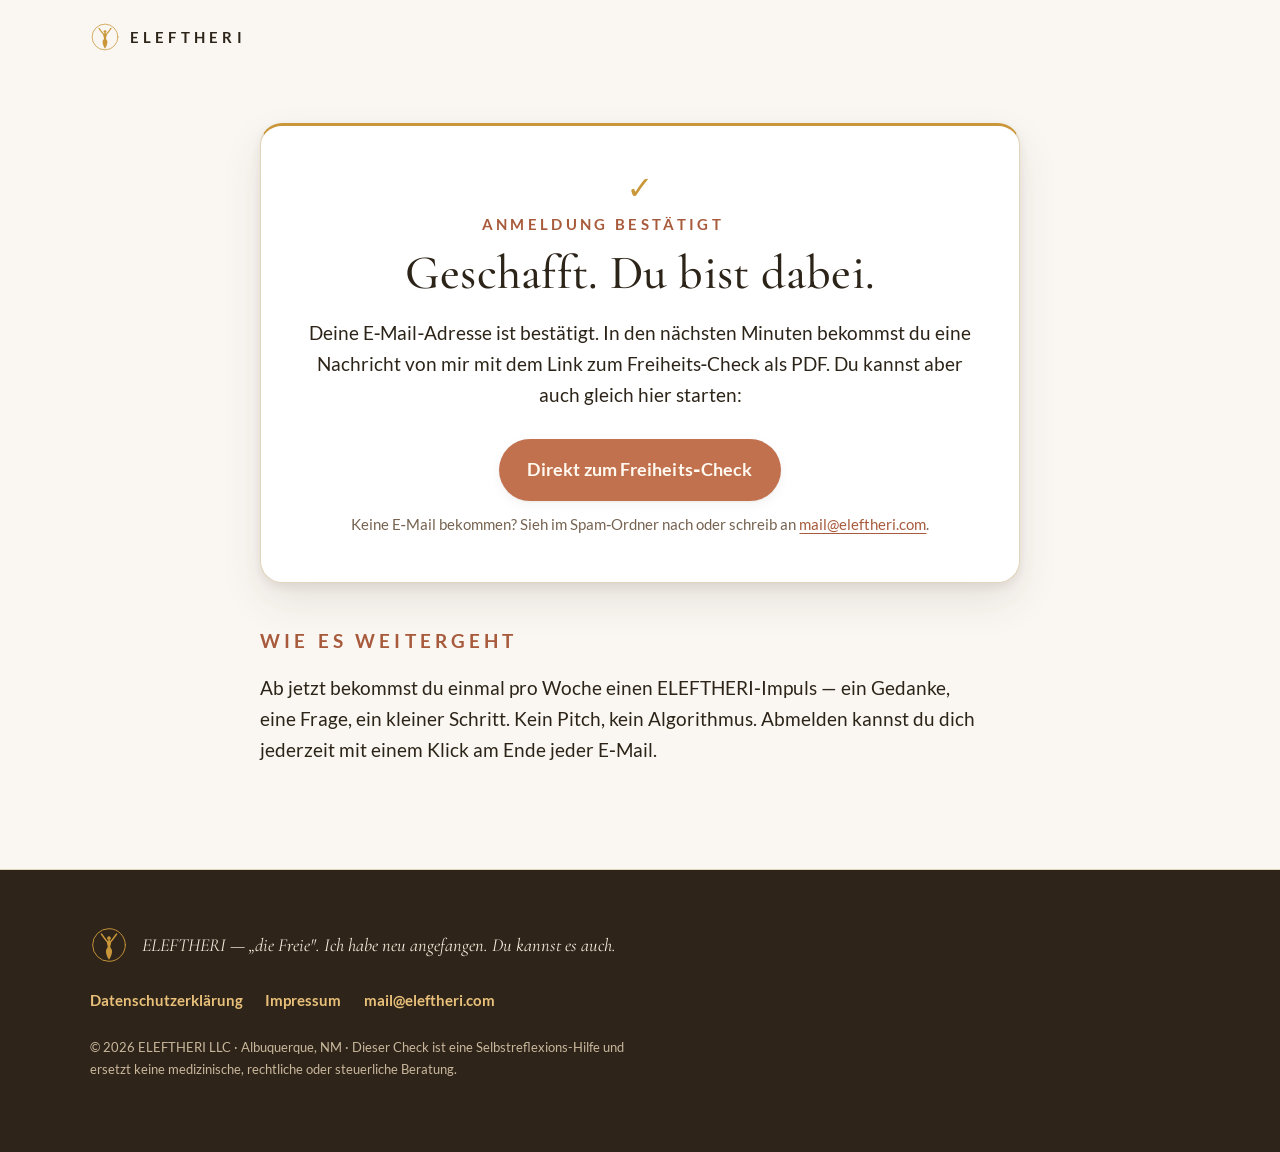
==== bestaetigt/index.html @ 05a21622 "DOI-Bestaetigungsseite und Abmeldeseite mit Feedback ergaenzt - /bestaetigt/  : Ziel der Brevo Confi" ====
<!DOCTYPE html>
<html lang="de">
<head>
<meta charset="UTF-8" />
<meta name="viewport" content="width=device-width, initial-scale=1" />
<meta name="robots" content="noindex, nofollow" />
<title>Anmeldung bestätigt — ELEFTHERI</title>
<meta name="description" content="Deine Anmeldung für den Freiheits-Check ist bestätigt." />
<link rel="stylesheet" href="../fonts/fonts.css" />
<link rel="stylesheet" href="../styles.css" />
<link rel="icon" href="data:image/svg+xml,%3Csvg xmlns='http://www.w3.org/2000/svg' viewBox='0 0 200 200'%3E%3Cg fill='none' stroke='%23C9963A' stroke-linecap='round'%3E%3Ccircle cx='100' cy='100' r='86' stroke-width='6'/%3E%3Cpath d='M92 84 C82 72 70 56 60 42' stroke-width='8'/%3E%3Cpath d='M108 84 C118 72 130 56 140 42' stroke-width='8'/%3E%3C/g%3E%3Ccircle cx='100' cy='64' r='10' fill='%23C9963A'/%3E%3Cpath d='M100 74 C106 75 111 81 111 90 C111 98 107 101 107 108 C107 118 115 120 116 130 C117 146 109 164 100 178 C91 164 83 146 84 130 C85 120 93 118 93 108 C93 101 89 98 89 90 C89 81 94 75 100 74 Z' fill='%23C9963A'/%3E%3C/svg%3E" />
<style>
  .dl-shell { min-height: 100vh; display: flex; flex-direction: column; }
  .dl-header { padding: 1.4rem 0; }
  .dl-header .wrap { display: flex; align-items: center; gap: .6rem; }
  .dl-header .brand-mark { width: 30px; height: 30px; color: var(--gold); }
  .dl-main { flex: 1 1 auto; }
  .dl-card {
    background: var(--surface); border: 1px solid var(--line);
    border-top: 3px solid var(--gold); border-radius: var(--radius-lg);
    padding: clamp(1.6rem, 1rem + 3vw, 2.8rem); box-shadow: var(--shadow-md);
    text-align: center;
  }
  .dl-card .success-mark { font-size: 2rem; color: var(--gold); line-height: 1; margin-bottom: .6rem; }
  .dl-card h1 { font-size: var(--step-3); }
  .dl-card .lede { margin: 1rem auto 0; }
  .dl-actions { display: flex; flex-direction: column; align-items: center; gap: .7rem; margin-top: 1.8rem; }
  .dl-meta { font-size: var(--step--1); color: var(--ink-muted); }
</style>
</head>
<body>
<div class="dl-shell">

  <header class="dl-header">
    <div class="wrap">
      <a class="brand" href="https://check.eleftheri.com/" aria-label="ELEFTHERI — zur Startseite">
        <svg class="brand-mark" viewBox="0 0 200 200" aria-hidden="true">
          <g fill="none" stroke="currentColor" stroke-linecap="round" stroke-linejoin="round">
            <circle cx="100" cy="100" r="86" stroke-width="5"/>
            <path d="M92 84 C82 72, 70 56, 60 42" stroke-width="7.5"/>
            <path d="M108 84 C118 72, 130 56, 140 42" stroke-width="7.5"/>
          </g>
          <circle cx="100" cy="64" r="9.5" fill="currentColor"/>
          <path d="M100 74 C106 75, 111 81, 111 90 C111 98, 107 101, 107 108 C107 118, 115 120, 116 130 C117 146, 109 164, 100 178 C91 164, 83 146, 84 130 C85 120, 93 118, 93 108 C93 101, 89 98, 89 90 C89 81, 94 75, 100 74 Z" fill="currentColor"/>
        </svg>
        <span class="brand-word">ELEFTHERI</span>
      </a>
    </div>
  </header>

  <main class="dl-main">
    <section class="band" style="border-top:0; padding-top: clamp(1.5rem, 1rem + 3vw, 3rem)">
      <div class="narrow">

        <div class="dl-card">
          <p class="success-mark" aria-hidden="true">✓</p>
          <p class="eyebrow" style="margin-bottom:.6rem">Anmeldung bestätigt</p>
          <h1>Geschafft. Du bist dabei.</h1>
          <p class="lede">
            Deine E&#8209;Mail&#8209;Adresse ist bestätigt. In den nächsten Minuten
            bekommst du eine Nachricht von mir mit dem Link zum Freiheits&#8209;Check
            als PDF. Du kannst aber auch gleich hier starten:
          </p>

          <div class="dl-actions">
            <a class="btn btn-primary" href="/freiheits-check/">Direkt zum Freiheits&#8209;Check</a>
            <span class="dl-meta">
              Keine E&#8209;Mail bekommen? Sieh im Spam&#8209;Ordner nach oder schreib an
              <a class="cloak" data-u="mail" data-d="eleftheri.com" href="/impressum/">uns</a>.
            </span>
          </div>
        </div>

        <div class="prose" style="margin-top:2.6rem">
          <p class="eyebrow">Wie es weitergeht</p>
          <p>
            Ab jetzt bekommst du einmal pro Woche einen ELEFTHERI&#8209;Impuls —
            ein Gedanke, eine Frage, ein kleiner Schritt. Kein Pitch, kein
            Algorithmus. Abmelden kannst du dich jederzeit mit einem Klick am
            Ende jeder E&#8209;Mail.
          </p>
        </div>

      </div>
    </section>
  </main>

  <footer class="site-footer">
    <div class="wrap footer-inner">
      <div class="footer-brand">
        <svg class="brand-mark" viewBox="0 0 200 200" aria-hidden="true">
          <g fill="none" stroke="currentColor" stroke-linecap="round" stroke-linejoin="round">
            <circle cx="100" cy="100" r="86" stroke-width="5"/>
            <path d="M92 84 C82 72, 70 56, 60 42" stroke-width="7.5"/>
            <path d="M108 84 C118 72, 130 56, 140 42" stroke-width="7.5"/>
          </g>
          <circle cx="100" cy="64" r="9.5" fill="currentColor"/>
          <path d="M100 74 C106 75, 111 81, 111 90 C111 98, 107 101, 107 108 C107 118, 115 120, 116 130 C117 146, 109 164, 100 178 C91 164, 83 146, 84 130 C85 120, 93 118, 93 108 C93 101, 89 98, 89 90 C89 81, 94 75, 100 74 Z" fill="currentColor"/>
        </svg>
        <p class="footer-tag">ELEFTHERI — „die Freie". Ich habe neu angefangen. Du kannst es auch.</p>
      </div>
      <nav class="footer-links" aria-label="Rechtliches">
        <a href="/datenschutz/">Datenschutzerklärung</a>
        <a href="/impressum/">Impressum</a>
        <a class="cloak" data-u="mail" data-d="eleftheri.com" href="/impressum/">Kontakt</a>
      </nav>
      <p class="footer-legal">
        © 2026 ELEFTHERI LLC · Albuquerque, NM · Dieser Check ist eine
        Selbstreflexions-Hilfe und ersetzt keine medizinische, rechtliche oder
        steuerliche Beratung.
      </p>
    </div>
  </footer>

</div>

<script>
(function () {
  var els = document.querySelectorAll('a.cloak');
  for (var i = 0; i < els.length; i++) {
    var a = els[i];
    var addr = a.getAttribute('data-u') + String.fromCharCode(64) + a.getAttribute('data-d');
    a.href = 'mailto:' + addr; a.textContent = addr; a.removeAttribute('class');
  }
})();
</script>
</body>
</html>
---- fonts/fonts.css ----
/* Lokal eingebundene Schriften — ersetzt Google Fonts CDN.
   Quelle: Google Fonts (Cormorant Garamond, Lato), Subsets latin + latin-ext.
   Neu erzeugen: siehe fonts/README.md */

/* Cormorant Garamond 400 italic — latin-ext */
@font-face {
  font-family: 'Cormorant Garamond';
  font-style: italic;
  font-weight: 400;
  font-display: swap;
  src: url(./cormorant-garamond-400-italic-latin-ext.woff2) format('woff2');
  unicode-range: U+0100-02BA, U+02BD-02C5, U+02C7-02CC, U+02CE-02D7, U+02DD-02FF, U+0304, U+0308, U+0329, U+1D00-1DBF, U+1E00-1E9F, U+1EF2-1EFF, U+2020, U+20A0-20AB, U+20AD-20C0, U+2113, U+2C60-2C7F, U+A720-A7FF;
}

/* Cormorant Garamond 400 italic — latin */
@font-face {
  font-family: 'Cormorant Garamond';
  font-style: italic;
  font-weight: 400;
  font-display: swap;
  src: url(./cormorant-garamond-400-italic-latin.woff2) format('woff2');
  unicode-range: U+0000-00FF, U+0131, U+0152-0153, U+02BB-02BC, U+02C6, U+02DA, U+02DC, U+0304, U+0308, U+0329, U+2000-206F, U+20AC, U+2122, U+2191, U+2193, U+2212, U+2215, U+FEFF, U+FFFD;
}

/* Cormorant Garamond 500 italic — latin-ext */
@font-face {
  font-family: 'Cormorant Garamond';
  font-style: italic;
  font-weight: 500;
  font-display: swap;
  src: url(./cormorant-garamond-500-italic-latin-ext.woff2) format('woff2');
  unicode-range: U+0100-02BA, U+02BD-02C5, U+02C7-02CC, U+02CE-02D7, U+02DD-02FF, U+0304, U+0308, U+0329, U+1D00-1DBF, U+1E00-1E9F, U+1EF2-1EFF, U+2020, U+20A0-20AB, U+20AD-20C0, U+2113, U+2C60-2C7F, U+A720-A7FF;
}

/* Cormorant Garamond 500 italic — latin */
@font-face {
  font-family: 'Cormorant Garamond';
  font-style: italic;
  font-weight: 500;
  font-display: swap;
  src: url(./cormorant-garamond-500-italic-latin.woff2) format('woff2');
  unicode-range: U+0000-00FF, U+0131, U+0152-0153, U+02BB-02BC, U+02C6, U+02DA, U+02DC, U+0304, U+0308, U+0329, U+2000-206F, U+20AC, U+2122, U+2191, U+2193, U+2212, U+2215, U+FEFF, U+FFFD;
}

/* Cormorant Garamond 400 normal — latin-ext */
@font-face {
  font-family: 'Cormorant Garamond';
  font-style: normal;
  font-weight: 400;
  font-display: swap;
  src: url(./cormorant-garamond-400-normal-latin-ext.woff2) format('woff2');
  unicode-range: U+0100-02BA, U+02BD-02C5, U+02C7-02CC, U+02CE-02D7, U+02DD-02FF, U+0304, U+0308, U+0329, U+1D00-1DBF, U+1E00-1E9F, U+1EF2-1EFF, U+2020, U+20A0-20AB, U+20AD-20C0, U+2113, U+2C60-2C7F, U+A720-A7FF;
}

/* Cormorant Garamond 400 normal — latin */
@font-face {
  font-family: 'Cormorant Garamond';
  font-style: normal;
  font-weight: 400;
  font-display: swap;
  src: url(./cormorant-garamond-400-normal-latin.woff2) format('woff2');
  unicode-range: U+0000-00FF, U+0131, U+0152-0153, U+02BB-02BC, U+02C6, U+02DA, U+02DC, U+0304, U+0308, U+0329, U+2000-206F, U+20AC, U+2122, U+2191, U+2193, U+2212, U+2215, U+FEFF, U+FFFD;
}

/* Cormorant Garamond 500 normal — latin-ext */
@font-face {
  font-family: 'Cormorant Garamond';
  font-style: normal;
  font-weight: 500;
  font-display: swap;
  src: url(./cormorant-garamond-500-normal-latin-ext.woff2) format('woff2');
  unicode-range: U+0100-02BA, U+02BD-02C5, U+02C7-02CC, U+02CE-02D7, U+02DD-02FF, U+0304, U+0308, U+0329, U+1D00-1DBF, U+1E00-1E9F, U+1EF2-1EFF, U+2020, U+20A0-20AB, U+20AD-20C0, U+2113, U+2C60-2C7F, U+A720-A7FF;
}

/* Cormorant Garamond 500 normal — latin */
@font-face {
  font-family: 'Cormorant Garamond';
  font-style: normal;
  font-weight: 500;
  font-display: swap;
  src: url(./cormorant-garamond-500-normal-latin.woff2) format('woff2');
  unicode-range: U+0000-00FF, U+0131, U+0152-0153, U+02BB-02BC, U+02C6, U+02DA, U+02DC, U+0304, U+0308, U+0329, U+2000-206F, U+20AC, U+2122, U+2191, U+2193, U+2212, U+2215, U+FEFF, U+FFFD;
}

/* Cormorant Garamond 600 normal — latin-ext */
@font-face {
  font-family: 'Cormorant Garamond';
  font-style: normal;
  font-weight: 600;
  font-display: swap;
  src: url(./cormorant-garamond-600-normal-latin-ext.woff2) format('woff2');
  unicode-range: U+0100-02BA, U+02BD-02C5, U+02C7-02CC, U+02CE-02D7, U+02DD-02FF, U+0304, U+0308, U+0329, U+1D00-1DBF, U+1E00-1E9F, U+1EF2-1EFF, U+2020, U+20A0-20AB, U+20AD-20C0, U+2113, U+2C60-2C7F, U+A720-A7FF;
}

/* Cormorant Garamond 600 normal — latin */
@font-face {
  font-family: 'Cormorant Garamond';
  font-style: normal;
  font-weight: 600;
  font-display: swap;
  src: url(./cormorant-garamond-600-normal-latin.woff2) format('woff2');
  unicode-range: U+0000-00FF, U+0131, U+0152-0153, U+02BB-02BC, U+02C6, U+02DA, U+02DC, U+0304, U+0308, U+0329, U+2000-206F, U+20AC, U+2122, U+2191, U+2193, U+2212, U+2215, U+FEFF, U+FFFD;
}

/* Lato 300 normal — latin-ext */
@font-face {
  font-family: 'Lato';
  font-style: normal;
  font-weight: 300;
  font-display: swap;
  src: url(./lato-300-normal-latin-ext.woff2) format('woff2');
  unicode-range: U+0100-02BA, U+02BD-02C5, U+02C7-02CC, U+02CE-02D7, U+02DD-02FF, U+0304, U+0308, U+0329, U+1D00-1DBF, U+1E00-1E9F, U+1EF2-1EFF, U+2020, U+20A0-20AB, U+20AD-20C0, U+2113, U+2C60-2C7F, U+A720-A7FF;
}

/* Lato 300 normal — latin */
@font-face {
  font-family: 'Lato';
  font-style: normal;
  font-weight: 300;
  font-display: swap;
  src: url(./lato-300-normal-latin.woff2) format('woff2');
  unicode-range: U+0000-00FF, U+0131, U+0152-0153, U+02BB-02BC, U+02C6, U+02DA, U+02DC, U+0304, U+0308, U+0329, U+2000-206F, U+20AC, U+2122, U+2191, U+2193, U+2212, U+2215, U+FEFF, U+FFFD;
}

/* Lato 400 normal — latin-ext */
@font-face {
  font-family: 'Lato';
  font-style: normal;
  font-weight: 400;
  font-display: swap;
  src: url(./lato-400-normal-latin-ext.woff2) format('woff2');
  unicode-range: U+0100-02BA, U+02BD-02C5, U+02C7-02CC, U+02CE-02D7, U+02DD-02FF, U+0304, U+0308, U+0329, U+1D00-1DBF, U+1E00-1E9F, U+1EF2-1EFF, U+2020, U+20A0-20AB, U+20AD-20C0, U+2113, U+2C60-2C7F, U+A720-A7FF;
}

/* Lato 400 normal — latin */
@font-face {
  font-family: 'Lato';
  font-style: normal;
  font-weight: 400;
  font-display: swap;
  src: url(./lato-400-normal-latin.woff2) format('woff2');
  unicode-range: U+0000-00FF, U+0131, U+0152-0153, U+02BB-02BC, U+02C6, U+02DA, U+02DC, U+0304, U+0308, U+0329, U+2000-206F, U+20AC, U+2122, U+2191, U+2193, U+2212, U+2215, U+FEFF, U+FFFD;
}

/* Lato 700 normal — latin-ext */
@font-face {
  font-family: 'Lato';
  font-style: normal;
  font-weight: 700;
  font-display: swap;
  src: url(./lato-700-normal-latin-ext.woff2) format('woff2');
  unicode-range: U+0100-02BA, U+02BD-02C5, U+02C7-02CC, U+02CE-02D7, U+02DD-02FF, U+0304, U+0308, U+0329, U+1D00-1DBF, U+1E00-1E9F, U+1EF2-1EFF, U+2020, U+20A0-20AB, U+20AD-20C0, U+2113, U+2C60-2C7F, U+A720-A7FF;
}

/* Lato 700 normal — latin */
@font-face {
  font-family: 'Lato';
  font-style: normal;
  font-weight: 700;
  font-display: swap;
  src: url(./lato-700-normal-latin.woff2) format('woff2');
  unicode-range: U+0000-00FF, U+0131, U+0152-0153, U+02BB-02BC, U+02C6, U+02DA, U+02DC, U+0304, U+0308, U+0329, U+2000-206F, U+20AC, U+2122, U+2191, U+2193, U+2212, U+2215, U+FEFF, U+FFFD;
}
---- styles.css ----
/* =========================================================
   ELEFTHERI — Der Freiheits-Check
   Markenpalette: Goldocker, Terrakotta, Olivgrün, Sand, Creme, Erde
   Typo: Cormorant Garamond (Display) · Lato (Text)
   ========================================================= */

/* ---------- Reset ---------- */
*, *::before, *::after { box-sizing: border-box; }
* { margin: 0; }
html { -webkit-text-size-adjust: 100%; }
img, svg { display: block; max-width: 100%; }
button, input, select, textarea { font: inherit; color: inherit; }
[hidden] { display: none !important; }

/* ---------- Tokens: LIGHT (bare :root = complete palette) ---------- */
:root {
  --creme:        #FAF7F2;
  --sand:         #F2EAD8;
  --sand-deep:    #EADFC6;
  --gold:         #C9963A;
  --gold-soft:    #E8C07A;
  --terra:        #C2714F;
  --terra-deep:   #A85B3C;
  --olive:        #6B7C4A;
  --earth:        #3B2C1A;
  --earth-soft:   #5A4a36;

  --bg:           var(--creme);
  --bg-alt:       var(--sand);
  --bg-deep:      #2E2419;      /* dunkle Bandvariante */
  --surface:      #FFFFFF;
  --surface-2:    #FBF7EF;

  --ink:          #2C2418;
  --ink-muted:    #766351;
  --ink-onDeep:   #F3EAD9;
  --ink-onDeep-muted: #C9B79C;

  --accent:       var(--terra);
  --accent-strong:var(--terra-deep);
  --line:         #E1D4BC;
  --line-onDeep:  rgba(233,214,178,0.20);

  --shadow-sm: 0 1px 2px rgba(59,44,26,0.06), 0 4px 12px rgba(59,44,26,0.05);
  --shadow-md: 0 4px 10px rgba(59,44,26,0.08), 0 18px 40px rgba(59,44,26,0.10);

  --maxw: 1100px;
  --measure: 66ch;
  --radius: 14px;
  --radius-lg: 22px;

  --step--1: clamp(0.86rem, 0.82rem + 0.2vw, 0.95rem);
  --step-0:  clamp(1rem, 0.95rem + 0.25vw, 1.125rem);
  --step-1:  clamp(1.2rem, 1.1rem + 0.5vw, 1.4rem);
  --step-2:  clamp(1.55rem, 1.35rem + 1vw, 2.05rem);
  --step-3:  clamp(2rem, 1.6rem + 2vw, 3rem);
  --step-4:  clamp(2.6rem, 1.9rem + 3.4vw, 4.4rem);
}

/* ---------- Tokens: DARK via OS (system state, no stamp) ---------- */
@media (prefers-color-scheme: dark) {
  :root:not([data-theme="light"]) {
    --bg:        #211A11;
    --bg-alt:    #2A2116;
    --bg-deep:   #1A140C;
    --surface:   #2C2318;
    --surface-2: #322818;

    --ink:            #F1E7D6;
    --ink-muted:      #B7A488;
    --ink-onDeep:     #F1E7D6;
    --ink-onDeep-muted:#B7A488;

    --gold:      #DCAF57;
    --gold-soft: #C79A4E;
    --terra:     #D2825F;
    --terra-deep:#E0966F;
    --accent:        #D2825F;
    --accent-strong: #E0966F;
    --line:      rgba(233,214,178,0.16);
    --line-onDeep: rgba(233,214,178,0.16);
    --shadow-sm: 0 1px 2px rgba(0,0,0,0.4), 0 4px 12px rgba(0,0,0,0.35);
    --shadow-md: 0 6px 16px rgba(0,0,0,0.45), 0 24px 50px rgba(0,0,0,0.5);
  }
}

/* ---------- Tokens: DARK via explicit toggle ---------- */
:root[data-theme="dark"] {
  --bg:        #211A11;
  --bg-alt:    #2A2116;
  --bg-deep:   #1A140C;
  --surface:   #2C2318;
  --surface-2: #322818;
  --ink:            #F1E7D6;
  --ink-muted:      #B7A488;
  --ink-onDeep:     #F1E7D6;
  --ink-onDeep-muted:#B7A488;
  --gold:      #DCAF57;
  --gold-soft: #C79A4E;
  --terra:     #D2825F;
  --terra-deep:#E0966F;
  --accent:        #D2825F;
  --accent-strong: #E0966F;
  --line:      rgba(233,214,178,0.16);
  --line-onDeep: rgba(233,214,178,0.16);
  --shadow-sm: 0 1px 2px rgba(0,0,0,0.4), 0 4px 12px rgba(0,0,0,0.35);
  --shadow-md: 0 6px 16px rgba(0,0,0,0.45), 0 24px 50px rgba(0,0,0,0.5);
}

/* ---------- Base ---------- */
body {
  background: var(--bg);
  color: var(--ink);
  font-family: "Lato", "Trebuchet MS", "Segoe UI", system-ui, sans-serif;
  font-weight: 400;
  font-size: var(--step-0);
  line-height: 1.65;
  -webkit-font-smoothing: antialiased;
  text-rendering: optimizeLegibility;
}

h1, h2, h3 {
  font-family: "Cormorant Garamond", "Iowan Old Style", Georgia, serif;
  font-weight: 500;
  line-height: 1.12;
  text-wrap: balance;
  color: var(--ink);
  letter-spacing: 0.005em;
}
h1 { font-size: var(--step-4); }
h2 { font-size: var(--step-3); margin-bottom: 0.6em; }
h3 { font-size: var(--step-1); font-weight: 600; }
h1 em, h2 em, .quote em { font-style: italic; color: var(--gold); }

p { max-width: var(--measure); }
a { color: var(--accent-strong); text-decoration-thickness: 1px; text-underline-offset: 3px; }

:focus-visible {
  outline: 3px solid var(--gold);
  outline-offset: 2px;
  border-radius: 4px;
}

.skip-link {
  position: absolute; left: -999px; top: 0; z-index: 200;
  background: var(--earth); color: #fff; padding: 0.7rem 1.1rem; border-radius: 0 0 8px 0;
}
.skip-link:focus { left: 0; }

/* ---------- Layout helpers ---------- */
.wrap { width: min(100% - 2.4rem, var(--maxw)); margin-inline: auto; }
.narrow { width: min(100% - 2.4rem, 760px); margin-inline: auto; }

.band { padding: clamp(3.5rem, 2.5rem + 5vw, 7rem) 0; border-top: 1px solid var(--line); }
.band:first-of-type { border-top: 0; }
.band-sand { background: var(--bg-alt); }
.band-deep { background: var(--bg-deep); color: var(--ink-onDeep); }
.band-deep h2, .band-deep h3 { color: var(--ink-onDeep); }
.band-deep p { color: var(--ink-onDeep-muted); }
.band-deep .eyebrow { color: var(--gold-soft); }

.eyebrow {
  font-size: var(--step--1);
  letter-spacing: 0.22em;
  text-transform: uppercase;
  font-weight: 700;
  color: var(--terra-deep);
  margin-bottom: 1rem;
}
.prose { margin-top: 1.2rem; }
.prose > * + * { margin-top: 1rem; }
.prose p, .lede { font-size: clamp(1.02rem, 0.98rem + 0.3vw, 1.18rem); }
.emphasis { font-weight: 700; color: var(--ink); }
.aside {
  margin-top: 2rem; font-size: var(--step--1); color: var(--ink-muted);
  border-left: 2px solid var(--gold); padding-left: 1rem; max-width: 60ch;
}
.fineprint { margin-top: 0.9rem; font-size: var(--step--1); color: var(--ink-muted); }
.signed { margin-top: 1.2rem; font-style: italic; color: var(--ink-muted); }

/* ---------- Buttons ---------- */
.btn {
  --btn-bg: var(--accent);
  display: inline-flex; align-items: center; justify-content: center;
  gap: 0.5rem;
  padding: 0.95rem 1.7rem;
  border: 1px solid transparent;
  border-radius: 999px;
  background: var(--btn-bg);
  color: #FFF9F0;
  font-weight: 700;
  letter-spacing: 0.01em;
  text-decoration: none;
  cursor: pointer;
  transition: transform 0.18s ease, box-shadow 0.18s ease, background-color 0.18s ease;
  box-shadow: var(--shadow-sm);
}
.btn-primary:hover { background: var(--accent-strong); transform: translateY(-2px); box-shadow: var(--shadow-md); }
.btn-primary:active { transform: translateY(0); }
.btn-ghost {
  background: transparent;
  color: var(--ink);
  border-color: var(--gold);
  box-shadow: none;
}
.btn-ghost:hover { background: color-mix(in srgb, var(--gold) 14%, transparent); transform: translateY(-2px); }
.band-deep .btn-ghost { color: var(--ink-onDeep); }
.btn-sm { padding: 0.6rem 1.1rem; font-size: var(--step--1); }
.btn-block { width: 100%; margin-top: 0.5rem; }

.cta-row { display: flex; flex-wrap: wrap; gap: 0.9rem; margin-top: 1.8rem; }
.cta-row.center { justify-content: center; margin-top: 2.6rem; }

/* ---------- Header ---------- */
.site-header {
  position: sticky; top: 0; z-index: 100;
  background: color-mix(in srgb, var(--bg) 88%, transparent);
  backdrop-filter: blur(10px);
  border-bottom: 1px solid transparent;
  transition: border-color 0.2s ease, box-shadow 0.2s ease, background-color 0.2s ease;
}
.site-header.scrolled { border-color: var(--line); box-shadow: var(--shadow-sm); }
.header-inner { display: flex; align-items: center; gap: 1.5rem; min-height: 68px; }
.brand { display: flex; align-items: center; gap: 0.6rem; color: var(--gold); text-decoration: none; }
.brand-mark { width: 30px; height: 30px; }
.brand-word {
  font-family: "Lato", sans-serif; font-weight: 700;
  letter-spacing: 0.28em; font-size: 0.95rem; color: var(--ink);
}
.site-nav { display: flex; gap: 1.6rem; margin-left: auto; }
.site-nav a {
  color: var(--ink-muted); text-decoration: none; font-size: var(--step--1);
  font-weight: 700; letter-spacing: 0.02em; padding: 0.3rem 0;
  border-bottom: 2px solid transparent; transition: color 0.15s, border-color 0.15s;
}
.site-nav a:hover { color: var(--ink); border-color: var(--gold); }
.header-cta { flex-shrink: 0; }
.nav-toggle {
  display: none; width: 42px; height: 42px; border: 1px solid var(--line);
  border-radius: 10px; background: var(--surface); cursor: pointer;
  padding: 0; place-items: center; margin-left: auto;
}
.nav-toggle span {
  display: block; width: 18px; height: 2px; background: var(--ink);
  margin: 2px auto; transition: transform 0.2s ease, opacity 0.2s ease;
}
.nav-toggle[aria-expanded="true"] span:nth-child(1) { transform: translateY(6px) rotate(45deg); }
.nav-toggle[aria-expanded="true"] span:nth-child(2) { opacity: 0; }
.nav-toggle[aria-expanded="true"] span:nth-child(3) { transform: translateY(-6px) rotate(-45deg); }

/* ---------- Hero ---------- */
.hero {
  padding: clamp(3rem, 2rem + 6vw, 6.5rem) 0 clamp(3rem, 2rem + 5vw, 6rem);
  background:
    radial-gradient(1100px 500px at 78% -8%, color-mix(in srgb, var(--gold) 20%, transparent), transparent 60%),
    radial-gradient(800px 420px at 0% 108%, color-mix(in srgb, var(--olive) 16%, transparent), transparent 62%),
    var(--bg);
}
.hero-grid {
  display: grid; grid-template-columns: 1.05fr 0.95fr; gap: clamp(2rem, 1rem + 4vw, 4.5rem);
  align-items: center;
}
.hero h1 { margin: 0.4rem 0 0.9rem; }
.hero .lede { font-size: clamp(1.08rem, 1rem + 0.5vw, 1.3rem); color: var(--ink-muted); }
.reassure {
  margin-top: 1.6rem; font-size: var(--step--1); color: var(--ink-muted);
  padding-left: 1rem; border-left: 2px solid var(--olive); max-width: 46ch;
}

/* Worksheet visual (the "product") */
.hero-visual { display: flex; justify-content: center; perspective: 1200px; }
.worksheet {
  width: min(100%, 380px);
  background: var(--surface);
  border: 1px solid var(--line);
  border-radius: var(--radius-lg);
  padding: 1.8rem 1.7rem 1.5rem;
  box-shadow: var(--shadow-md);
  transform: rotate(-2.2deg);
  transition: transform 0.4s ease;
  position: relative;
}
.worksheet::before {
  content: ""; position: absolute; inset: 10px; border: 1px solid var(--line);
  border-radius: calc(var(--radius-lg) - 8px); pointer-events: none;
}
.hero-visual:hover .worksheet { transform: rotate(-1deg) translateY(-4px); }
.worksheet-head { display: flex; align-items: center; gap: 0.8rem; margin-bottom: 1.2rem; }
.ws-mark { width: 40px; height: 40px; color: var(--gold); flex-shrink: 0; }
.ws-kicker {
  font-size: 0.68rem; letter-spacing: 0.28em; text-transform: uppercase;
  color: var(--gold); font-weight: 700;
}
.ws-title { font-family: "Cormorant Garamond", serif; font-size: 1.4rem; font-weight: 600; }
.ws-list { list-style: none; padding: 0; display: grid; gap: 0.85rem; }
.ws-list li {
  display: flex; gap: 0.7rem; align-items: baseline;
  font-size: 0.98rem; color: var(--ink);
  padding-bottom: 0.8rem; border-bottom: 1px dashed var(--line);
}
.ws-num {
  font-family: "Cormorant Garamond", serif; font-size: 1.15rem; font-weight: 600;
  color: var(--terra); flex-shrink: 0;
}
.ws-more { color: var(--ink-muted); font-style: italic; border-bottom: 0 !important; }
.ws-foot { margin-top: 1.1rem; font-size: 0.8rem; letter-spacing: 0.03em; color: var(--ink-muted); }

/* ---------- Cards ---------- */
.card-grid {
  display: grid; grid-template-columns: repeat(auto-fit, minmax(240px, 1fr));
  gap: 1.4rem; margin-top: 2.6rem;
}
.card-grid.two { grid-template-columns: repeat(auto-fit, minmax(280px, 1fr)); max-width: 900px; }
.card {
  background: var(--surface); border: 1px solid var(--line);
  border-radius: var(--radius); padding: 1.6rem 1.5rem;
  box-shadow: var(--shadow-sm); transition: transform 0.2s ease, box-shadow 0.2s ease;
}
.card:hover { transform: translateY(-4px); box-shadow: var(--shadow-md); }
.card h3 { margin-bottom: 0.5rem; color: var(--terra-deep); }
.card.outline { background: transparent; border-color: var(--gold); box-shadow: none; }
.card .tag {
  font-size: 0.7rem; letter-spacing: 0.2em; text-transform: uppercase;
  font-weight: 700; color: var(--gold); margin-bottom: 0.5rem;
}

/* ---------- Shift list (Transformation) ---------- */
.shift-list { list-style: none; padding: 0; margin-top: 2rem; display: grid; gap: 1.1rem; }
.shift-list li {
  display: grid; grid-template-columns: 1fr auto 1fr; gap: 1.1rem; align-items: center;
  padding: 1.1rem 1.3rem; border: 1px solid var(--line-onDeep); border-radius: var(--radius);
  background: rgba(255,255,255,0.03);
}
.shift-list .from { grid-column: 1; color: var(--ink-onDeep-muted); max-width: none; }
.shift-list li::after {
  content: "→"; grid-column: 2; justify-self: center;
  color: var(--gold-soft); font-size: 1.3rem;
}
.shift-list .to { grid-column: 3; color: var(--ink-onDeep); font-weight: 700; max-width: none; }
.quote {
  margin-top: 2.4rem;
  font-family: "Cormorant Garamond", serif;
  font-size: clamp(1.5rem, 1.2rem + 1.6vw, 2.2rem);
  font-style: italic; line-height: 1.3; color: var(--ink-onDeep);
  max-width: 24ch;
}

/* ---------- Mechanism ---------- */
.mechanism {
  display: flex; flex-wrap: wrap; align-items: stretch; gap: 1rem;
  margin: 2.4rem 0 1.5rem;
}
.mech-step {
  flex: 1 1 220px; background: var(--surface); border: 1px solid var(--line);
  border-top: 3px solid var(--gold); border-radius: var(--radius);
  padding: 1.4rem 1.3rem; box-shadow: var(--shadow-sm);
}
.mech-step p { max-width: none; }
.mech-word {
  font-family: "Cormorant Garamond", serif; font-size: 1.5rem; font-weight: 600;
  color: var(--terra-deep); margin-bottom: 0.35rem;
}
.mech-arrow { display: flex; align-items: center; color: var(--gold); font-size: 1.6rem; }

/* ---------- Split (Check contents) ---------- */
.split {
  display: grid; grid-template-columns: repeat(auto-fit, minmax(280px, 1fr));
  gap: 1.6rem; margin-top: 2.4rem;
}
.split-block {
  background: var(--surface); border: 1px solid var(--line); border-radius: var(--radius);
  padding: 1.7rem 1.6rem; box-shadow: var(--shadow-sm);
}
.split-block h3 { margin-bottom: 1rem; color: var(--terra-deep); }
.ticks, .numbered { padding: 0; margin: 0; display: grid; gap: 0.7rem; }
.ticks { list-style: none; }
.ticks li { position: relative; padding-left: 1.7rem; max-width: none; }
.ticks li::before {
  content: ""; position: absolute; left: 0; top: 0.55em;
  width: 0.65rem; height: 0.65rem; border-radius: 50%;
  background: var(--olive);
}
.numbered { list-style: none; counter-reset: n; }
.numbered li { counter-increment: n; position: relative; padding-left: 2rem; max-width: none; }
.numbered li::before {
  content: counter(n); position: absolute; left: 0; top: 0;
  font-family: "Cormorant Garamond", serif; font-weight: 700; font-size: 1.2rem;
  color: var(--terra); line-height: 1.4;
}

/* ---------- Benefit table ---------- */
.benefit-table {
  margin-top: 2.4rem; border: 1px solid var(--line); border-radius: var(--radius);
  overflow: hidden; background: var(--surface);
}
.brow {
  display: grid; grid-template-columns: 1fr 1.3fr; gap: 1.5rem;
  padding: 1.1rem 1.4rem; border-top: 1px solid var(--line);
}
.brow:first-child { border-top: 0; }
.brow span { max-width: none; }
.brow span:first-child { font-weight: 700; color: var(--ink); }
.brow span:last-child { color: var(--ink-muted); }
.bhead {
  background: var(--surface-2);
  font-size: var(--step--1); letter-spacing: 0.14em; text-transform: uppercase;
}
.bhead span { font-weight: 700 !important; color: var(--terra-deep) !important; }

/* ---------- Steps (How it works) ---------- */
.steps { list-style: none; padding: 0; margin-top: 2.4rem; display: grid; gap: 1.1rem; counter-reset: s; }
.step {
  display: grid; grid-template-columns: auto 1fr; gap: 1.3rem; align-items: start;
  background: var(--surface); border: 1px solid var(--line); border-radius: var(--radius);
  padding: 1.4rem 1.5rem; box-shadow: var(--shadow-sm);
}
.step-n {
  font-family: "Cormorant Garamond", serif; font-size: 1.9rem; font-weight: 700;
  color: #FFF9F0; background: var(--terra);
  width: 2.6rem; height: 2.6rem; border-radius: 50%;
  display: grid; place-items: center; flex-shrink: 0;
}
.step h3 { margin-bottom: 0.25rem; }
.step p { max-width: none; color: var(--ink-muted); }

/* ---------- Versus ---------- */
.versus {
  display: grid; grid-template-columns: repeat(auto-fit, minmax(260px, 1fr));
  gap: 1.4rem; margin-top: 2.4rem;
}
.vs-col {
  border: 1px solid var(--line-onDeep); border-radius: var(--radius);
  padding: 1.6rem 1.5rem; background: rgba(255,255,255,0.03);
}
.vs-head {
  font-weight: 700; letter-spacing: 0.03em; margin-bottom: 1rem;
  font-size: var(--step--1); text-transform: uppercase;
}
.vs-col ul { list-style: none; padding: 0; display: grid; gap: 0.7rem; }
.vs-col li { position: relative; padding-left: 1.7rem; color: var(--ink-onDeep-muted); max-width: none; }
.vs-col li::before { position: absolute; left: 0; top: 0; font-weight: 700; }
.vs-no .vs-head { color: var(--terra-deep); }
.vs-no li::before { content: "✕"; color: var(--terra); }
.vs-yes .vs-head { color: var(--gold-soft); }
.vs-yes li::before { content: "✓"; color: var(--olive); }
:root[data-theme="dark"] .vs-yes li::before,
:root:not([data-theme="light"]) .vs-yes li::before { color: #9DB07A; }

/* ---------- Offer stack ---------- */
.stack-offer { list-style: none; padding: 0; margin: 2rem 0 0.5rem; display: grid; gap: 0.9rem; }
.stack-offer li {
  display: grid; grid-template-columns: auto 1fr; gap: 1rem; align-items: baseline;
  padding: 1rem 1.2rem; border: 1px solid var(--line); border-radius: var(--radius);
  background: var(--surface); color: var(--ink); max-width: none;
  box-shadow: var(--shadow-sm);
}
.stack-offer span {
  font-family: "Cormorant Garamond", serif; font-weight: 700; font-size: 1.3rem;
  color: var(--terra);
}
.band-deep .stack-offer li {
  border-color: var(--line-onDeep); background: rgba(255,255,255,0.03);
  color: var(--ink-onDeep); box-shadow: none;
}
.band-deep .stack-offer span { color: var(--gold-soft); }

/* ---------- Accordion ---------- */
.accordion { margin-top: 2rem; display: grid; gap: 0.7rem; }
.ac-item {
  border: 1px solid var(--line); border-radius: var(--radius);
  background: var(--surface); overflow: hidden;
}
.band-sand .ac-item { background: var(--surface); }
.ac-item summary {
  cursor: pointer; list-style: none; padding: 1.1rem 3rem 1.1rem 1.3rem;
  font-weight: 700; color: var(--ink); position: relative;
  transition: color 0.15s;
}
.ac-item summary::-webkit-details-marker { display: none; }
.ac-item summary::after {
  content: "+"; position: absolute; right: 1.2rem; top: 50%; transform: translateY(-50%);
  font-family: "Cormorant Garamond", serif; font-size: 1.6rem; color: var(--gold);
  transition: transform 0.2s ease;
}
.ac-item[open] summary::after { transform: translateY(-50%) rotate(45deg); }
.ac-item summary:hover { color: var(--terra-deep); }
.ac-body { padding: 0 1.3rem 1.2rem; }
.ac-body p { color: var(--ink-muted); }

/* ---------- Final CTA / Form ---------- */
.cta-final { text-align: left; }
.cta-final .lede { color: var(--ink-onDeep-muted); margin-top: 1rem; }
.signup {
  margin-top: 2.4rem; display: grid; gap: 1.1rem;
  background: var(--surface); border: 1px solid var(--line);
  border-radius: var(--radius-lg); padding: clamp(1.5rem, 1rem + 2vw, 2.4rem);
  box-shadow: var(--shadow-md);
}
.field { display: grid; gap: 0.4rem; }
.field label { font-weight: 700; font-size: var(--step--1); color: var(--ink); }
.field input, .field select {
  width: 100%; padding: 0.8rem 0.95rem;
  border: 1px solid var(--line); border-radius: 10px;
  background: var(--surface-2); color: var(--ink);
  transition: border-color 0.15s, box-shadow 0.15s;
}
.field input:focus, .field select:focus {
  outline: none; border-color: var(--gold);
  box-shadow: 0 0 0 3px color-mix(in srgb, var(--gold) 30%, transparent);
}
.field.invalid input, .field.invalid select { border-color: var(--terra-deep); }
.err { color: var(--terra-deep); font-size: 0.82rem; font-weight: 700; min-height: 0; }
.field .err { margin-top: -0.1rem; }
.consent {
  display: grid; grid-template-columns: auto 1fr; gap: 0.7rem; align-items: start;
  font-size: 0.86rem; color: var(--ink-muted);
}
.consent input { margin-top: 0.2rem; width: 1.05rem; height: 1.05rem; accent-color: var(--terra); }
.consent span { max-width: none; }
.form-note { font-size: 0.8rem; color: var(--ink-muted); margin-top: 0.3rem; }
.form-success {
  margin-top: 2rem; background: var(--surface); border: 1px solid var(--gold);
  border-radius: var(--radius-lg); padding: 2rem; text-align: center;
  color: var(--ink); box-shadow: var(--shadow-md);
}
.form-success h3 { color: var(--terra-deep); margin: 0.5rem 0; }
.form-success p { margin-inline: auto; color: var(--ink-muted); }
.success-mark { font-size: 2rem; color: var(--gold); }

/* ---------- Footer ---------- */
.site-footer {
  background: var(--bg-deep); color: var(--ink-onDeep);
  padding: 3.5rem 0 4.5rem; border-top: 1px solid var(--line);
}
.footer-inner { display: grid; gap: 1.5rem; }
.footer-brand { display: flex; align-items: center; gap: 0.9rem; }
.footer-brand .brand-mark { width: 38px; height: 38px; color: var(--gold); }
.footer-tag { font-family: "Cormorant Garamond", serif; font-style: italic; font-size: 1.15rem; color: var(--ink-onDeep); }
.footer-links { display: flex; flex-wrap: wrap; gap: 1.4rem; }
.footer-links a { color: var(--gold-soft); text-decoration: none; font-size: var(--step--1); font-weight: 700; }
.footer-links a:hover { text-decoration: underline; }
.footer-legal { font-size: 0.82rem; color: var(--ink-onDeep-muted); max-width: 70ch; }

/* ---------- Mobile sticky CTA ---------- */
.mobile-cta {
  position: fixed; left: 1rem; right: 1rem; bottom: 1rem; z-index: 90;
  display: none; text-align: center;
  padding: 0.95rem 1rem; border-radius: 999px;
  background: var(--terra); color: #FFF9F0; font-weight: 700; text-decoration: none;
  box-shadow: 0 8px 24px rgba(0,0,0,0.28);
  transform: translateY(150%); transition: transform 0.3s ease;
}
.mobile-cta.show { transform: translateY(0); }

/* ---------- Reveal animation ---------- */
.reveal { opacity: 0; transform: translateY(18px); transition: opacity 0.6s ease, transform 0.6s ease; }
.reveal.in { opacity: 1; transform: none; }

@media (prefers-reduced-motion: reduce) {
  .reveal { opacity: 1 !important; transform: none !important; transition: none; }
  * { animation-duration: 0.001ms !important; transition-duration: 0.001ms !important; }
  html { scroll-behavior: auto; }
}
html { scroll-behavior: smooth; }

/* ---------- Responsive ---------- */
@media (max-width: 900px) {
  .hero-grid { grid-template-columns: 1fr; }
  .hero-visual { order: -1; }
  .worksheet { transform: rotate(-1.5deg); }
  .site-nav {
    position: fixed; inset: 68px 0 auto 0;
    flex-direction: column; gap: 0; background: var(--bg);
    border-bottom: 1px solid var(--line);
    padding: 0.5rem 1.2rem 1.2rem;
    transform: translateY(-120%); transition: transform 0.28s ease;
    box-shadow: var(--shadow-md);
  }
  .site-nav.open { transform: translateY(0); }
  .site-nav a { padding: 0.9rem 0; border-bottom: 1px solid var(--line); }
  .header-cta { display: none; }
  .nav-toggle { display: grid; }
  .brand-word { font-size: 0.85rem; letter-spacing: 0.2em; }
  .shift-list li { grid-template-columns: 1fr; gap: 0.4rem; text-align: left; }
  .shift-list li::after { display: none; }
  .brow { grid-template-columns: 1fr; gap: 0.3rem; }
  .mech-arrow { transform: rotate(90deg); align-self: center; }
  .mobile-cta { display: block; }
}

@media (max-width: 520px) {
  .btn { width: 100%; }
  .cta-row .btn { flex: 1 1 100%; }
  .worksheet { padding: 1.4rem 1.3rem; }
}
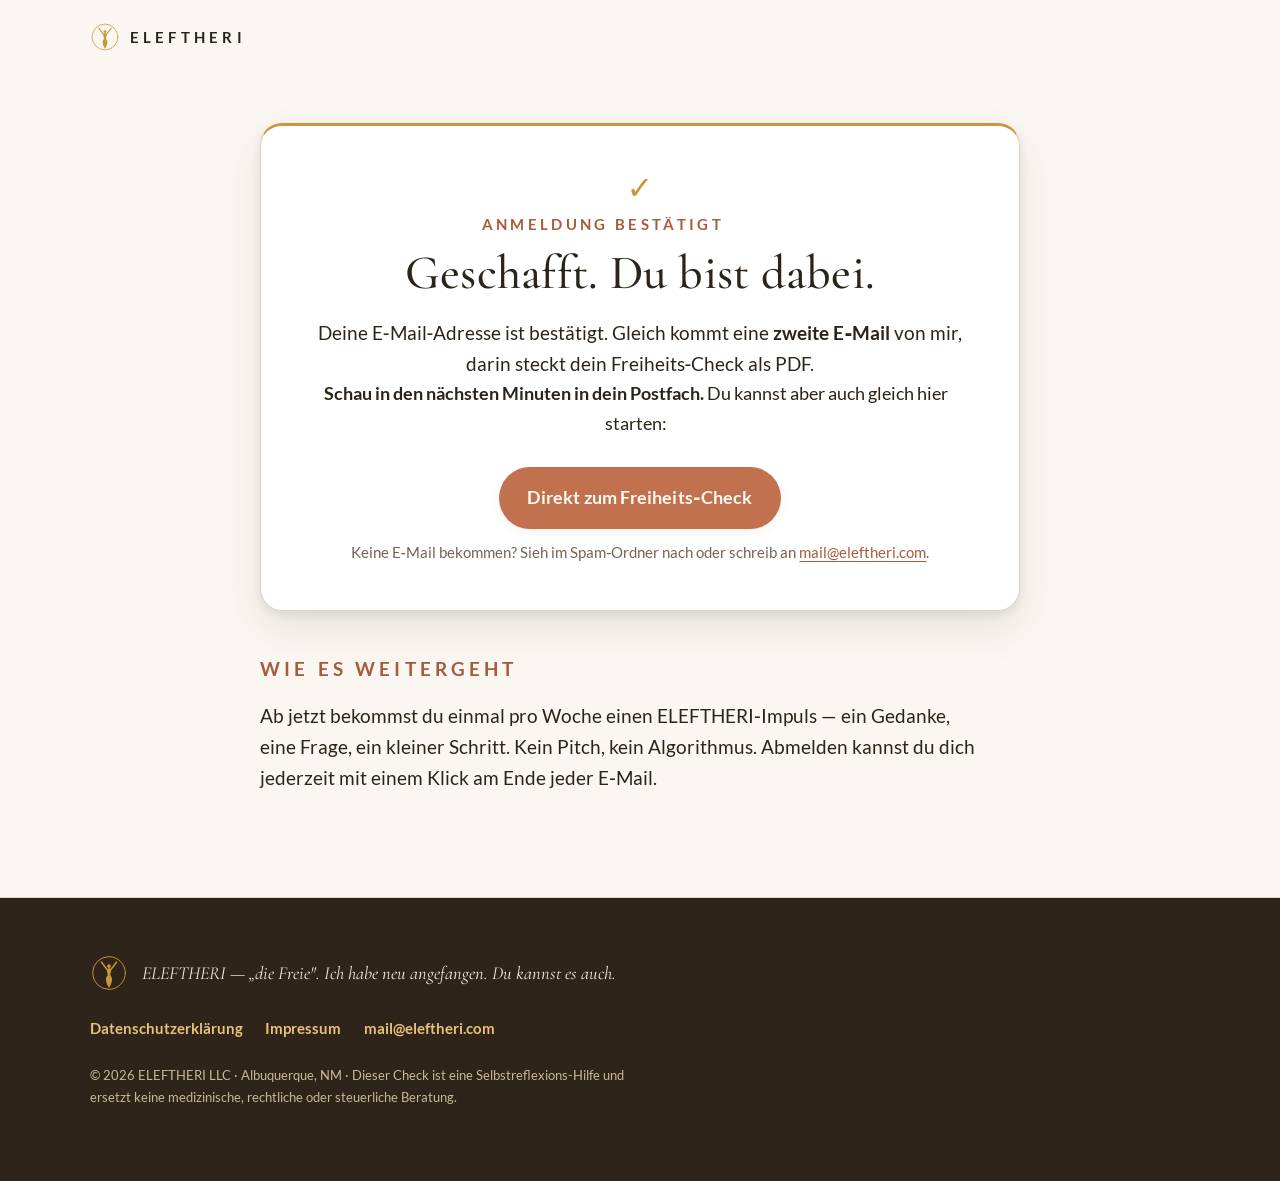
==== commit 23fa005f: "Hosting zu cyon: Datenschutz Abschnitt 3, Postfach-Hinweis auf Bestaetigungsseite, .htaccess Co-Auth" ====
--- a/bestaetigt/index.html
+++ b/bestaetigt/index.html
@@ -57,9 +57,13 @@
           <p class="eyebrow" style="margin-bottom:.6rem">Anmeldung bestätigt</p>
           <h1>Geschafft. Du bist dabei.</h1>
           <p class="lede">
-            Deine E&#8209;Mail&#8209;Adresse ist bestätigt. In den nächsten Minuten
-            bekommst du eine Nachricht von mir mit dem Link zum Freiheits&#8209;Check
-            als PDF. Du kannst aber auch gleich hier starten:
+            Deine E&#8209;Mail&#8209;Adresse ist bestätigt. Gleich kommt eine
+            <strong>zweite E&#8209;Mail</strong> von mir, darin steckt dein
+            Freiheits&#8209;Check als PDF.
+          </p>
+          <p>
+            <strong>Schau in den nächsten Minuten in dein Postfach.</strong>
+            Du kannst aber auch gleich hier starten:
           </p>
 
           <div class="dl-actions">
